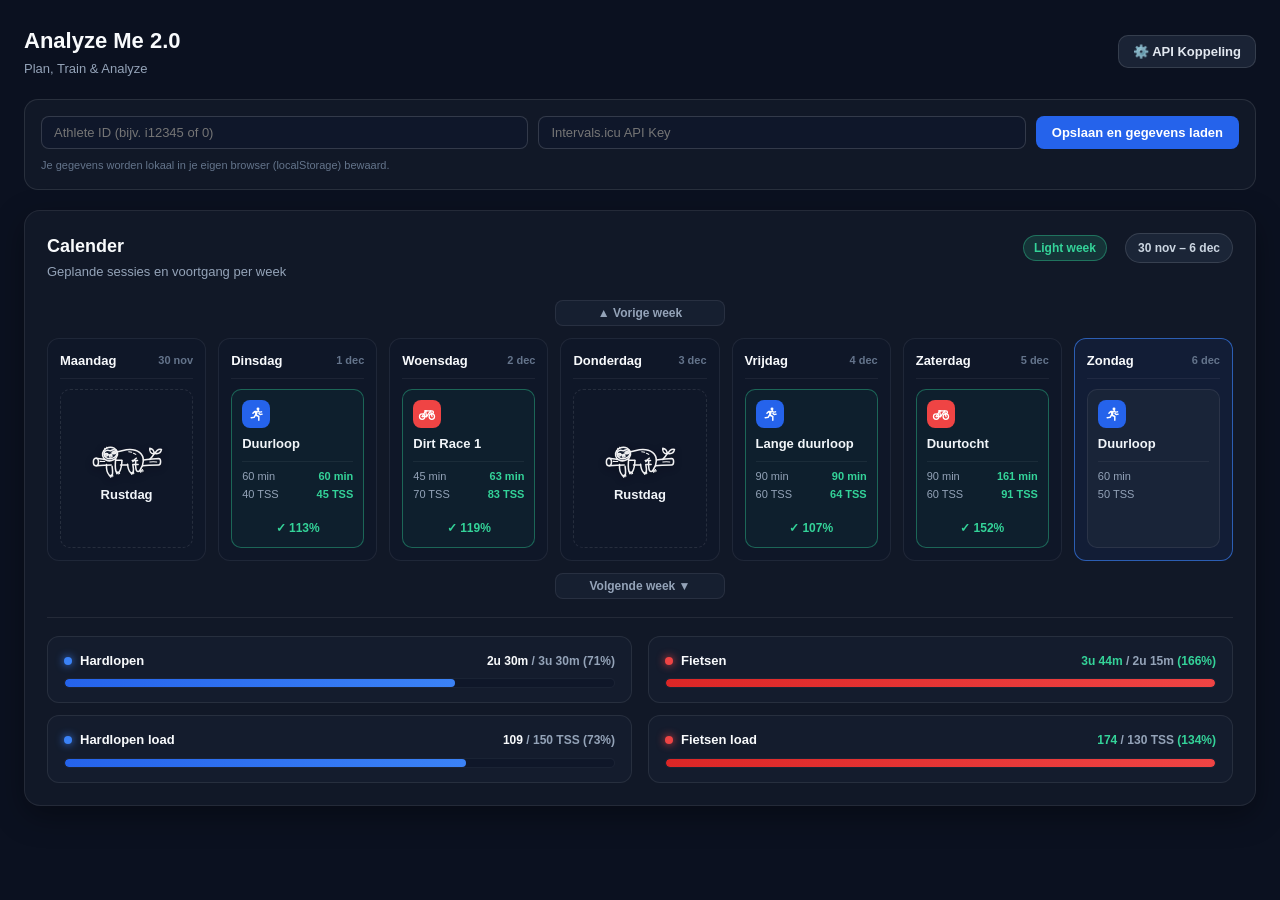
==== index.html @ 7c3c6428 "Add files via upload" ====
<!DOCTYPE html>
<html lang="nl">
<head>
  <meta charset="UTF-8" />
  <meta name="viewport" content="width=device-width, initial-scale=1.0" />
  <title>Analyze Me 2.0</title>
  <link rel="stylesheet" href="styles.css" />
</head>
<body>
  <div class="dashboard-wrapper">
    <!-- Bovenbalk met Titel & API Instellingen -->
    <header class="topbar">
      <div>
        <h1>Analyze Me 2.0</h1>
        <p class="subtitle">Plan, Train & Analyze</p>
      </div>
      <div class="topbar-actions">
        <button type="button" id="openSettingsBtn" class="settings-btn">⚙️ API Koppeling</button>
      </div>
    </header>

    <!-- API Instellingen Balk (verborgen tot je op ⚙️ klikt of als er nog geen key is) -->
    <div id="settingsBar" class="settings-panel" style="display: none;">
      <div class="settings-fields">
        <input type="text" id="athleteIdInput" placeholder="Athlete ID (bijv. i12345 of 0)" />
        <input type="password" id="apiKeyInput" placeholder="Intervals.icu API Key" />
        <button type="button" id="saveSettingsBtn" class="save-btn">Opslaan en gegevens laden</button>
      </div>
      <p class="settings-hint">Je gegevens worden lokaal in je eigen browser (localStorage) bewaard.</p>
    </div>

    <!-- Paneel: Trainingsplanning -->
    <section class="panel">
      <div class="panel-header">
        <div>
          <h2 id="calenderHeading" style="cursor: pointer;" title="Ga naar huidige week">Calender</h2>
          <p class="subtitle">Geplande sessies en voortgang per week</p>
        </div>
        <div class="week-badges">
          <span id="weekTypeBadge" class="date-badge" style="display: none;"></span>
          <span id="dateRangeLabel" class="date-badge"></span>
        </div>
      </div>

      <!-- Navigatie Boven -->
      <div class="week-arrow-container week-arrow-top">
        <button type="button" id="prevWeekBtn" class="week-arrow-btn" title="Vorige week">▲ Vorige week</button>
      </div>

      <!-- 3D Kubus Wrapper -->
      <div class="cube-viewport">
        <div id="cubeAnimator" class="cube-animator">
          <div id="calendarGrid" class="calendar-grid"></div>
        </div>
      </div>

      <!-- Navigatie Onder -->
      <div class="week-arrow-container week-arrow-bottom">
        <button type="button" id="nextWeekBtn" class="week-arrow-btn" title="Volgende week">Volgende week ▼</button>
      </div>

     <!-- Voortgangsbalken -->
      <div class="sport-progress-grid">
        <div class="progress-box">
          <div class="progress-top">
            <span class="progress-title"><span class="progress-dot-blue"></span>Hardlopen</span>
            <span id="runProgressText" class="progress-stats">0u 00m / 0u 00m</span>
          </div>
          <div class="progress-track">
            <div id="runProgressBar" class="progress-fill-run"></div>
          </div>
        </div>

        <div class="progress-box">
          <div class="progress-top">
            <span class="progress-title"><span class="progress-dot-red"></span>Fietsen</span>
            <span id="rideProgressText" class="progress-stats">0u 00m / 0u 00m</span>
          </div>
          <div class="progress-track">
            <div id="rideProgressBar" class="progress-fill-ride"></div>
          </div>
        </div>
      </div>

      <!-- Voortgangsbalken Trainingsload (TSS) -->
      <div class="sport-progress-grid">
        <div class="progress-box">
          <div class="progress-top">
            <span class="progress-title"><span class="progress-dot-blue"></span>Hardlopen load</span>
            <span id="runLoadProgressText" class="progress-stats">0 / 0 TSS</span>
          </div>
          <div class="progress-track">
            <div id="runLoadProgressBar" class="progress-fill-run"></div>
          </div>
        </div>

        <div class="progress-box">
          <div class="progress-top">
            <span class="progress-title"><span class="progress-dot-red"></span>Fietsen load</span>
            <span id="rideLoadProgressText" class="progress-stats">0 / 0 TSS</span>
          </div>
          <div class="progress-track">
            <div id="rideLoadProgressBar" class="progress-fill-ride"></div>
          </div>
        </div>
      </div>
    </section>
  </div>

  <script src="script.js"></script>
</body>
</html>
---- styles.css ----
* {
  box-sizing: border-box;
  margin: 0;
  padding: 0;
}

body {
  background-color: #0b1120;
  color: #f8fafc;
  font-family: -apple-system, BlinkMacSystemFont, "Segoe UI", Roboto, Helvetica, Arial, sans-serif;
  line-height: 1.5;
  padding: 24px;
}

.dashboard-wrapper {
  max-width: 1320px;
  margin: 0 auto;
  display: flex;
  flex-direction: column;
  gap: 20px;
}

/* Topbar & API Instellingen */
.topbar {
  display: flex;
  justify-content: space-between;
  align-items: center;
  flex-wrap: wrap;
  gap: 12px;
}

.topbar h1 {
  font-size: 22px;
  font-weight: 800;
  color: #f8fafc;
}

.subtitle {
  font-size: 13px;
  color: #94a3b8;
  margin-top: 2px;
}

.settings-btn {
  background: rgba(30, 41, 59, 0.8);
  border: 1px solid rgba(255, 255, 255, 0.12);
  color: #e2e8f0;
  padding: 8px 14px;
  border-radius: 10px;
  font-size: 13px;
  font-weight: 600;
  cursor: pointer;
  transition: all 0.2s ease;
}

.settings-btn:hover {
  background: rgba(51, 65, 85, 0.9);
  border-color: rgba(255, 255, 255, 0.25);
}

.settings-panel {
  background: #111827;
  border: 1px solid rgba(255, 255, 255, 0.1);
  border-radius: 14px;
  padding: 16px;
}

.settings-fields {
  display: flex;
  gap: 10px;
  flex-wrap: wrap;
}

.settings-fields input {
  background: #0f172a;
  border: 1px solid rgba(255, 255, 255, 0.15);
  color: #f8fafc;
  padding: 8px 12px;
  border-radius: 8px;
  font-size: 13px;
  flex: 1;
  min-width: 180px;
}

.save-btn {
  background: #2563eb;
  color: #fff;
  border: none;
  padding: 8px 16px;
  border-radius: 8px;
  font-size: 13px;
  font-weight: 600;
  cursor: pointer;
}

.save-btn:hover {
  background: #1d4ed8;
}

.settings-hint {
  font-size: 11px;
  color: #64748b;
  margin-top: 8px;
}

/* Hoofdpaneel */
.panel {
  background: #111827;
  border: 1px solid rgba(255, 255, 255, 0.08);
  border-radius: 16px;
  padding: 22px;
  box-shadow: 0 10px 30px rgba(0, 0, 0, 0.35);
}

.panel-header {
  display: flex;
  justify-content: space-between;
  align-items: flex-start;
  flex-wrap: wrap;
  gap: 12px;
  margin-bottom: 18px;
}

.panel-header h2 {
  font-size: 18px;
  font-weight: 700;
  color: #f8fafc;
}

/* Badges */
.week-badges {
  display: flex;
  align-items: center;
  gap: 8px;
  flex-wrap: wrap;
}

.date-badge {
  background: rgba(30, 41, 59, 0.85);
  border: 1px solid rgba(255, 255, 255, 0.12);
  color: #cbd5e1;
  padding: 5px 12px;
  border-radius: 999px;
  font-size: 12px;
  font-weight: 600;
}

.week-light { background: rgba(44, 160, 44, 0.16) !important; color: #4ade80 !important; border-color: rgba(44, 160, 44, 0.5) !important; }
.week-medium { background: rgba(255, 127, 14, 0.16) !important; color: #fb923c !important; border-color: rgba(255, 127, 14, 0.5) !important; }
.week-hard { background: rgba(255, 42, 14, 0.16) !important; color: #f87171 !important; border-color: rgba(255, 42, 14, 0.5) !important; }
.week-recovery { background: rgba(33, 150, 243, 0.16) !important; color: #38bdf8 !important; border-color: rgba(33, 150, 243, 0.5) !important; }

/* Pijl-navigatie */
.week-arrow-container {
  display: flex;
  justify-content: center;
  width: 100%;
}

.week-arrow-btn {
  background: rgba(24, 34, 52, 0.75);
  border: 1px solid rgba(255, 255, 255, 0.08);
  color: #94a3b8;
  width: 100%;
  max-width: 170px;
  height: 26px;
  border-radius: 8px;
  cursor: pointer;
  display: flex;
  align-items: center;
  justify-content: center;
  font-size: 12px;
  font-weight: 600;
  transition: all 0.2s ease;
}

.week-arrow-btn:hover {
  color: #fff;
  background: rgba(59, 130, 246, 0.25);
  border-color: rgba(59, 130, 246, 0.45);
}

.week-arrow-top { margin-bottom: 12px; }
.week-arrow-bottom { margin-top: 12px; }

/* 3D Kubus Animatie */
.cube-viewport {
  perspective: 1200px;
  width: 100%;
  overflow: hidden;
}

.cube-animator {
  transition: transform 0.35s cubic-bezier(0.25, 1, 0.5, 1), opacity 0.35s ease;
  transform-style: preserve-3d;
  width: 100%;
  transform-origin: center center;
}

.cube-animator.rotate-next { transform: translateY(-30px) rotateX(-90deg) scale(0.95); opacity: 0; }
.cube-animator.rotate-prev { transform: translateY(30px) rotateX(90deg) scale(0.95); opacity: 0; }

/* Kalender Grid (7 kolommen) */
.calendar-grid {
  display: grid;
  grid-template-columns: repeat(7, minmax(0, 1fr));
  gap: 12px;
}

@media (max-width: 1100px) {
  .calendar-grid { grid-template-columns: repeat(4, minmax(0, 1fr)); }
}

@media (max-width: 680px) {
  .calendar-grid { grid-template-columns: repeat(2, minmax(0, 1fr)); }
}

.day-card {
  background: rgba(15, 23, 42, 0.75);
  border: 1px solid rgba(255, 255, 255, 0.07);
  border-radius: 12px;
  padding: 12px;
  min-height: 165px;
  display: flex;
  flex-direction: column;
  gap: 10px;
  transition: border-color 0.2s ease;
}

.day-card.today {
  border-color: rgba(59, 130, 246, 0.65);
  background: rgba(30, 58, 138, 0.16);
}

.day-head {
  display: flex;
  justify-content: space-between;
  align-items: center;
  padding-bottom: 8px;
  border-bottom: 1px solid rgba(255, 255, 255, 0.06);
}

.day-name {
  font-size: 13px;
  font-weight: 700;
  color: #f8fafc;
}

.day-date {
  font-size: 11px;
  color: #64748b;
  font-weight: 600;
}

/* Rustdag met Luiaard */
.rest-slot {
  flex: 1;
  height: 100%;
  display: flex;
  flex-direction: column;
  align-items: center;
  justify-content: center;
  border: 1px dashed rgba(255, 255, 255, 0.1);
  border-radius: 10px;
  color: #ffffff;
  min-height: 100px;
  transition: border-color 0.2s ease;
}

.day-card:hover .rest-slot { border-color: rgba(255, 255, 255, 0.35); }
.sloth-icon { opacity: 0.95; filter: drop-shadow(0 2px 4px rgba(0, 0, 0, 0.4)); transition: transform 0.25s ease; }
.day-card:hover .sloth-icon { transform: translateY(-2px); }

/* Workout Kaartjes */
.workout-card {
  flex: 1;
  background: rgba(30, 41, 59, 0.65);
  border: 1px solid rgba(255, 255, 255, 0.08);
  border-radius: 10px;
  padding: 10px;
  display: flex;
  flex-direction: column;
  gap: 8px;
}

.day-workouts-container {
  flex: 1;
  display: flex;
  flex-direction: column;
  gap: 10px;
}
.w-header {
  display: flex;
  justify-content: space-between;
  align-items: center;
}

.sport-badge {
  width: 28px;
  height: 28px;
  border-radius: 8px;
  display: inline-flex;
  align-items: center;
  justify-content: center;
}

.sport-run { background: rgba(16, 185, 129, 0.18); color: #34d399; }
.sport-ride { background: rgba(239, 68, 68, 0.18); color: #f87171; }
.sport-other { background: rgba(139, 92, 246, 0.18); color: #a78bfa; }

.w-tss {
  font-size: 12px;
  font-weight: 700;
  color: #fbbf24;
}

.w-name {
  font-size: 13px;
  font-weight: 600;
  color: #f1f5f9;
  line-height: 1.3;
  word-break: break-word;
}

.w-footer {
  display: flex;
  justify-content: space-between;
  align-items: center;
  font-size: 11px;
  color: #94a3b8;
  padding-top: 6px;
  border-top: 1px solid rgba(255, 255, 255, 0.06);
}

.w-gain {
  color: #34d399;
  font-weight: 700;
}

/* Voortgangsbalken */
.sport-progress-grid {
  display: grid;
  grid-template-columns: 1fr 1fr;
  gap: 16px;
  margin-top: 18px;
  padding-top: 18px;
  border-top: 1px solid rgba(255, 255, 255, 0.08);
}

@media (max-width: 768px) {
  .sport-progress-grid { grid-template-columns: 1fr; }
}

.progress-box {
  background: rgba(24, 34, 52, 0.55);
  border: 1px solid rgba(255, 255, 255, 0.08);
  border-radius: 12px;
  padding: 14px 16px;
  display: flex;
  flex-direction: column;
  gap: 8px;
}

.progress-top {
  display: flex;
  justify-content: space-between;
  align-items: center;
  font-size: 13px;
}

.progress-title {
  font-weight: 700;
  color: #f8fafc;
  display: flex;
  align-items: center;
  gap: 8px;
}

.progress-dot-blue { width: 8px; height: 8px; border-radius: 50%; background: #3b82f6; box-shadow: 0 0 8px #3b82f6; }
.progress-dot-red { width: 8px; height: 8px; border-radius: 50%; background: #ef4444; box-shadow: 0 0 8px #ef4444; }
.progress-stats { font-size: 12px; font-weight: 600; color: #94a3b8; }
.progress-stats strong { color: #f8fafc; }

.progress-track {
  width: 100%;
  height: 10px;
  background: rgba(15, 23, 42, 0.85);
  border-radius: 999px;
  overflow: hidden;
  border: 1px solid rgba(255, 255, 255, 0.05);
}

.progress-fill-run { height: 100%; width: 0%; background: linear-gradient(90deg, #2563eb, #3b82f6); border-radius: 999px; transition: width 0.5s ease; }
.progress-fill-ride { height: 100%; width: 0%; background: linear-gradient(90deg, #dc2626, #ef4444); border-radius: 999px; transition: width 0.5s ease; }
/* Fitness Metriek Vakjes (Exacte oude stijl) */
.fitness-summary-grid {
  display: grid;
  grid-template-columns: repeat(3, 1fr);
  gap: 16px;
  margin-bottom: 22px;
}

@media (max-width: 768px) {
  .fitness-summary-grid { grid-template-columns: 1fr; }
}

.fit-metric-box {
  background: rgba(15, 23, 42, 0.75);
  border: 1px solid rgba(255, 255, 255, 0.08);
  border-radius: 14px;
  padding: 18px 20px;
  display: flex;
  flex-direction: column;
  gap: 8px;
  position: relative;
  overflow: hidden;
}

/* Gekleurde bies bovenkant */
.fit-box-blue { border-top: 3px solid #3b82f6; }
.fit-box-green { border-top: 3px solid #10b981; }

.fit-box-head {
  display: flex;
  justify-content: space-between;
  align-items: center;
}

.fit-label {
  font-size: 11px;
  font-weight: 700;
  color: #94a3b8;
  text-transform: uppercase;
  letter-spacing: 0.6px;
}

.fit-dot {
  width: 7px;
  height: 7px;
  border-radius: 50%;
}
.fit-dot-blue { background: #3b82f6; box-shadow: 0 0 8px #3b82f6; }
.fit-dot-green { background: #10b981; box-shadow: 0 0 8px #10b981; }

.fit-value-row {
  display: flex;
  align-items: center;
  gap: 12px;
}

.fit-value {
  font-size: 32px;
  font-weight: 800;
  color: #f8fafc;
  line-height: 1.1;
}

.fit-sub {
  font-size: 12px;
  color: #64748b;
  font-weight: 500;
  margin-top: 2px;
}

/* Badges voor groei/verschil */
.fit-badge-orange {
  background: rgba(217, 119, 6, 0.2);
  color: #fbbf24;
  font-size: 11px;
  font-weight: 700;
  padding: 3px 8px;
  border-radius: 6px;
}

.fit-badge-green {
  background: rgba(16, 185, 129, 0.2);
  color: #34d399;
  font-size: 11px;
  font-weight: 700;
  padding: 3px 8px;
  border-radius: 6px;
}
.workout-card.done-card {
  border-color: rgba(52, 211, 153, 0.4) !important;
  background: rgba(16, 185, 129, 0.05);
}
.sport-progress-grid + .sport-progress-grid {
  margin-top: 12px;
  padding-top: 0;
  border-top: none;
}
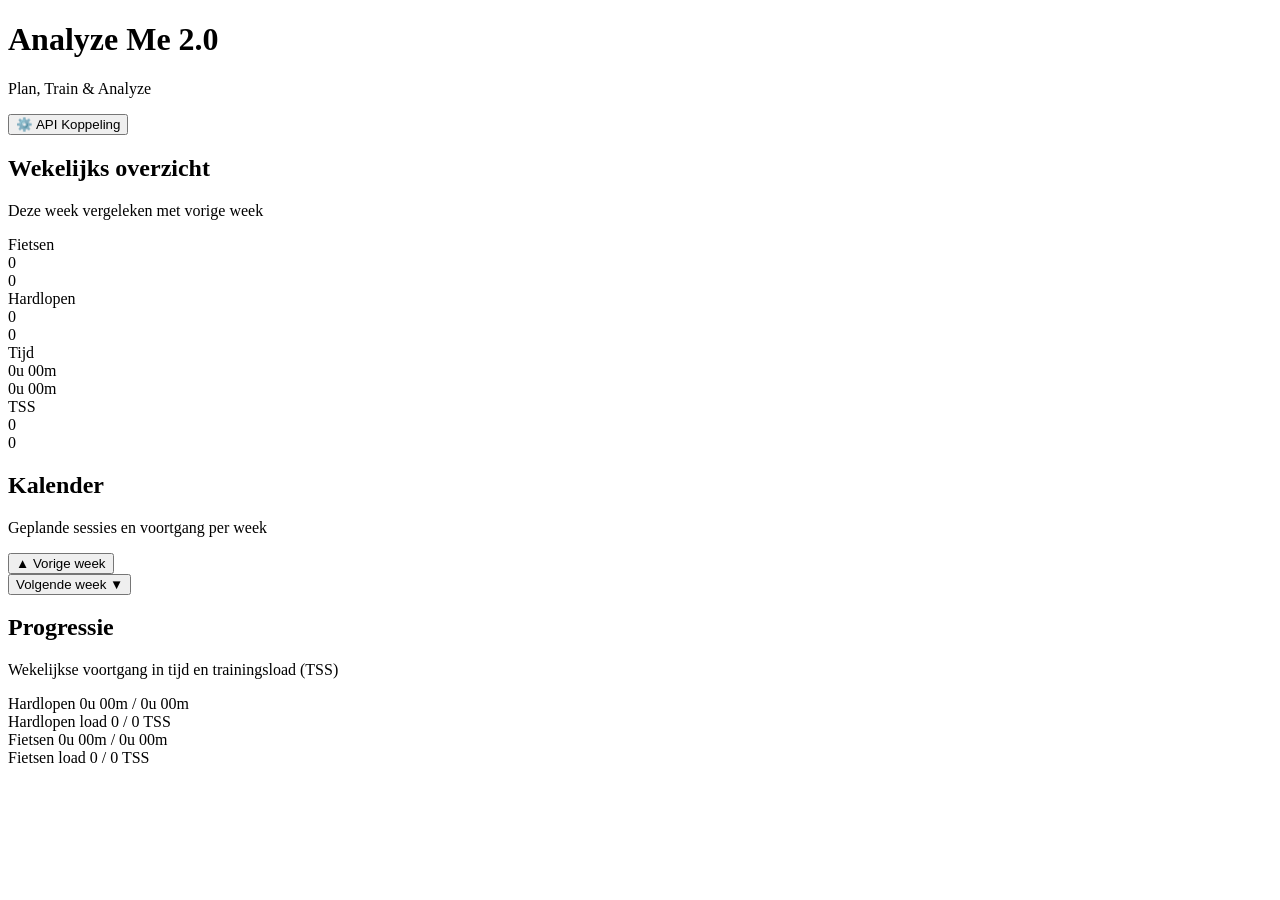
==== commit 67087f5c: "Rename index-2.html to index.html" ====
--- a/index.html
+++ b/index.html
@@ -29,11 +29,55 @@
       <p class="settings-hint">Je gegevens worden lokaal in je eigen browser (localStorage) bewaard.</p>
     </div>
 
-    <!-- Paneel: Trainingsplanning -->
-    <section class="panel">
+    <!-- Categorie 1: Wekelijks overzicht -->
+    <section class="panel weekly-overview-section">
       <div class="panel-header">
         <div>
-          <h2 id="calenderHeading" style="cursor: pointer;" title="Ga naar huidige week">Calender</h2>
+          <h2 id="weeklyOverviewHeading">Wekelijks overzicht</h2>
+          <p class="subtitle">Deze week vergeleken met vorige week</p>
+        </div>
+      </div>
+
+      <div id="weeklyOverviewGrid" class="weekly-overview-grid">
+        <div class="overview-card">
+          <div class="overview-label">Fietsen</div>
+          <div id="overviewRideCount" class="overview-value">0</div>
+          <div class="overview-prev">
+            <span id="overviewRideCountPrev">0</span>
+          </div>
+        </div>
+
+        <div class="overview-card">
+          <div class="overview-label">Hardlopen</div>
+          <div id="overviewRunCount" class="overview-value">0</div>
+          <div class="overview-prev">
+            <span id="overviewRunCountPrev">0</span>
+          </div>
+        </div>
+
+        <div class="overview-card">
+          <div class="overview-label">Tijd</div>
+          <div id="overviewTotalTime" class="overview-value">0u 00m</div>
+          <div class="overview-prev">
+            <span id="overviewTotalTimePrev">0u 00m</span>
+          </div>
+        </div>
+
+        <div class="overview-card">
+          <div class="overview-label">TSS</div>
+          <div id="overviewTotalLoad" class="overview-value">0</div>
+          <div class="overview-prev">
+            <span id="overviewTotalLoadPrev">0</span>
+          </div>
+        </div>
+      </div>
+    </section>
+
+    <!-- Categorie 2: Trainingsplanning -->
+    <section class="panel calendar-section">
+      <div class="panel-header">
+        <div>
+          <h2 id="calenderHeading" style="cursor: pointer;" title="Ga naar huidige week">Kalender</h2>
           <p class="subtitle">Geplande sessies en voortgang per week</p>
         </div>
         <div class="week-badges">
@@ -58,9 +102,18 @@
       <div class="week-arrow-container week-arrow-bottom">
         <button type="button" id="nextWeekBtn" class="week-arrow-btn" title="Volgende week">Volgende week ▼</button>
       </div>
+    </section>
 
-     <!-- Voortgangsbalken -->
-      <div class="sport-progress-grid">
+    <!-- Categorie 3: Progressie -->
+    <section class="panel progression-section">
+      <div class="panel-header">
+        <div>
+          <h2 id="progressionHeading">Progressie</h2>
+          <p class="subtitle">Wekelijkse voortgang in tijd en trainingsload (TSS)</p>
+        </div>
+      </div>
+
+      <div class="progression-stack">
         <div class="progress-box">
           <div class="progress-top">
             <span class="progress-title"><span class="progress-dot-blue"></span>Hardlopen</span>
@@ -73,24 +126,21 @@
 
         <div class="progress-box">
           <div class="progress-top">
+            <span class="progress-title"><span class="progress-dot-blue"></span>Hardlopen load</span>
+            <span id="runLoadProgressText" class="progress-stats">0 / 0 TSS</span>
+          </div>
+          <div class="progress-track">
+            <div id="runLoadProgressBar" class="progress-fill-run"></div>
+          </div>
+        </div>
+
+        <div class="progress-box">
+          <div class="progress-top">
             <span class="progress-title"><span class="progress-dot-red"></span>Fietsen</span>
             <span id="rideProgressText" class="progress-stats">0u 00m / 0u 00m</span>
           </div>
           <div class="progress-track">
             <div id="rideProgressBar" class="progress-fill-ride"></div>
-          </div>
-        </div>
-      </div>
-
-      <!-- Voortgangsbalken Trainingsload (TSS) -->
-      <div class="sport-progress-grid">
-        <div class="progress-box">
-          <div class="progress-top">
-            <span class="progress-title"><span class="progress-dot-blue"></span>Hardlopen load</span>
-            <span id="runLoadProgressText" class="progress-stats">0 / 0 TSS</span>
-          </div>
-          <div class="progress-track">
-            <div id="runLoadProgressBar" class="progress-fill-run"></div>
           </div>
         </div>
 
@@ -109,4 +159,4 @@
 
   <script src="script.js"></script>
 </body>
-</html>+</html>
